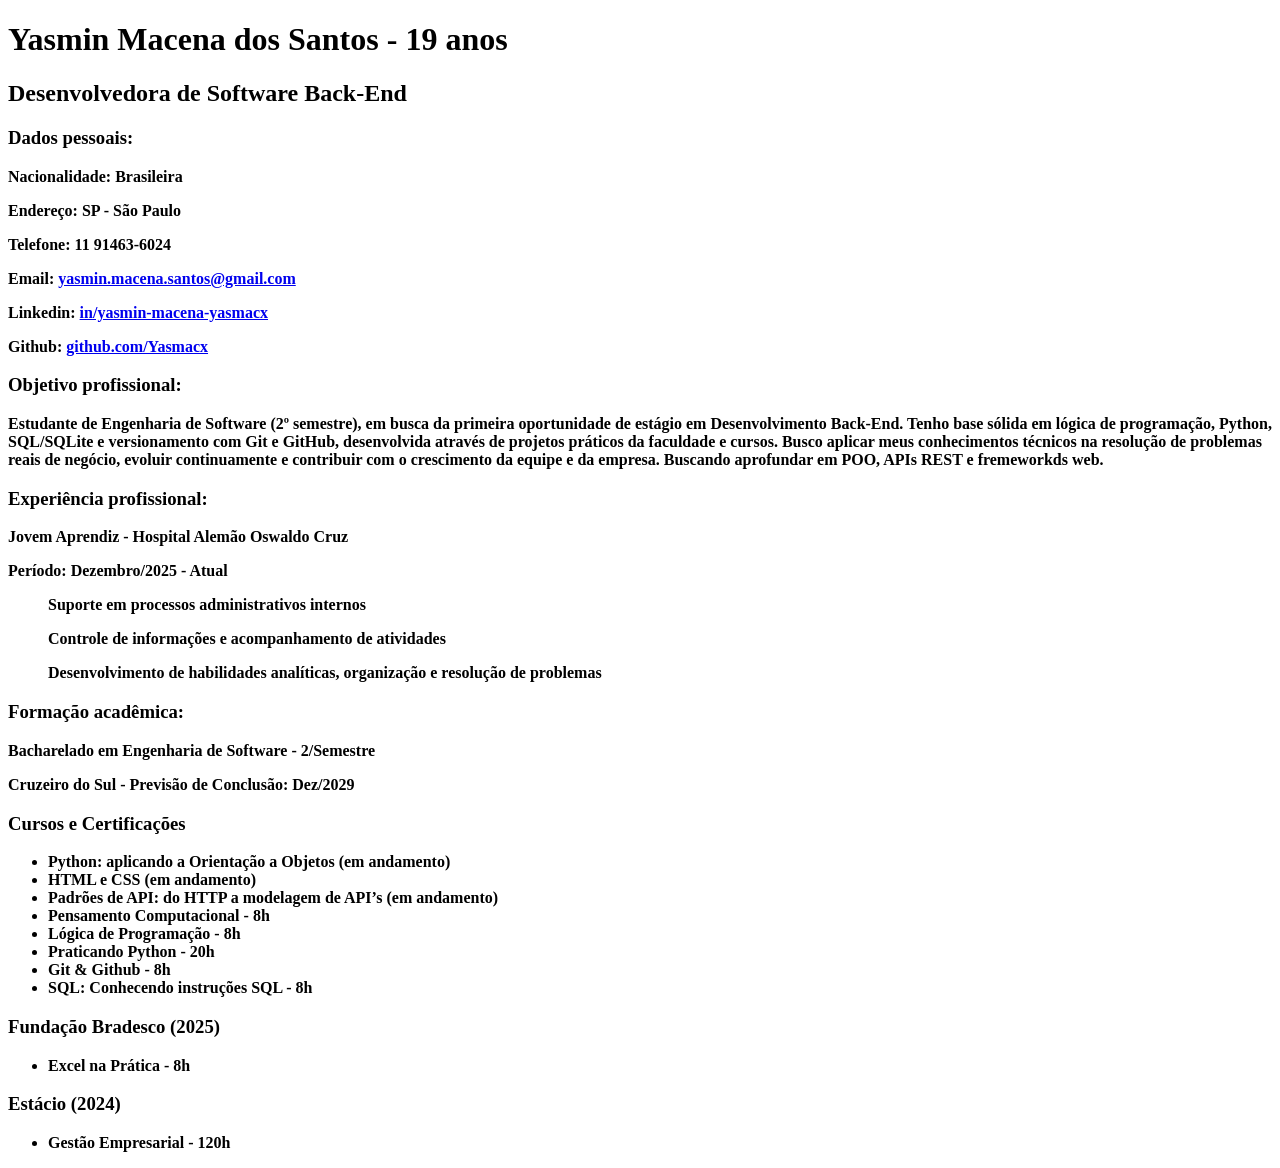
==== curriculo- atividade faculdade/index.html @ e93a317f "fazendo o curriculo" ====
<!DOCTYPE html>
<html lang="pt-br">
<head>
    <meta charset="UTF-8">
    <meta name="viewport" content="width=device-width, initial-scale=1.0">
    <title>Currículo - Yasmin</title>
</head>
<body>
    <h1>Yasmin Macena dos Santos - 19 anos</h1>
    <p><h2>Desenvolvedora de Software Back-End</h2></p>

    <h3><strong>Dados pessoais: </h3>
    <p><strong>Nacionalidade: </strong>Brasileira</p>
    <p><strong>Endereço: </strong>SP - São Paulo</p>
    <p><strong>Telefone: </strong>11 91463-6024</p>
    <p><strong>Email: </strong><a href="mailto:yasmin.macena.santos@gmail.com">yasmin.macena.santos@gmail.com</a></p>
    <p><strong>Linkedin: </strong><a href="https://www.linkedin.com/in/yasmin-macena-yasmacx/" target="_blank" rel="noopener noreferrer">in/yasmin-macena-yasmacx</a></p>
    <p><strong>Github: </strong><a href="https://github.com/Yasmacx" target="_blank" rel="noopener noreferrer">github.com/Yasmacx</a></p>

    <h3><strong>Objetivo profissional: </h3>
    <p>Estudante de Engenharia de Software (2º semestre), em busca da primeira oportunidade de estágio em Desenvolvimento Back-End. Tenho base sólida em lógica de programação, Python, SQL/SQLite e versionamento com Git e GitHub, desenvolvida através de projetos práticos da faculdade e cursos. Busco aplicar meus conhecimentos técnicos na resolução de problemas reais de negócio, evoluir continuamente e contribuir com o crescimento da equipe e da empresa. Buscando aprofundar em POO,  APIs REST e fremeworkds web.</p>

    <h3>Experiência profissional:</h3>
    <p><strong>Jovem Aprendiz - Hospital Alemão Oswaldo Cruz</strong></p>
    <p>Período: Dezembro/2025 - Atual</p>
<ul>
    <p>Suporte em processos administrativos internos</p>
    <p>Controle de informações e acompanhamento de atividades</p>            
    <p>Desenvolvimento de habilidades analíticas, organização e resolução de problemas</p>
</ul>

    <h3>Formação acadêmica:</h3>
    <p>	Bacharelado em Engenharia de Software - 2/Semestre</p>
    <p>	Cruzeiro do Sul - Previsão de Conclusão: Dez/2029</p>

<h3>Cursos e Certificações</h3>
<ul>
  <li>Python: aplicando a Orientação a Objetos (em andamento)</li>
  <li>HTML e CSS (em andamento)</li>
  <li>Padrões de API: do HTTP a modelagem de API’s (em andamento)</li>
  <li>Pensamento Computacional - 8h</li>
  <li>Lógica de Programação - 8h</li>
  <li>Praticando Python - 20h</li>
  <li>Git &amp; Github - 8h</li>
  <li>SQL: Conhecendo instruções SQL - 8h</li>
</ul>

<h3>Fundação Bradesco (2025)</h3>
<ul>
  <li>Excel na Prática - 8h</li>
</ul>

<h3>Estácio (2024)</h3>
<ul>
  <li>Gestão Empresarial - 120h</li>
</ul>
</body>
</html>
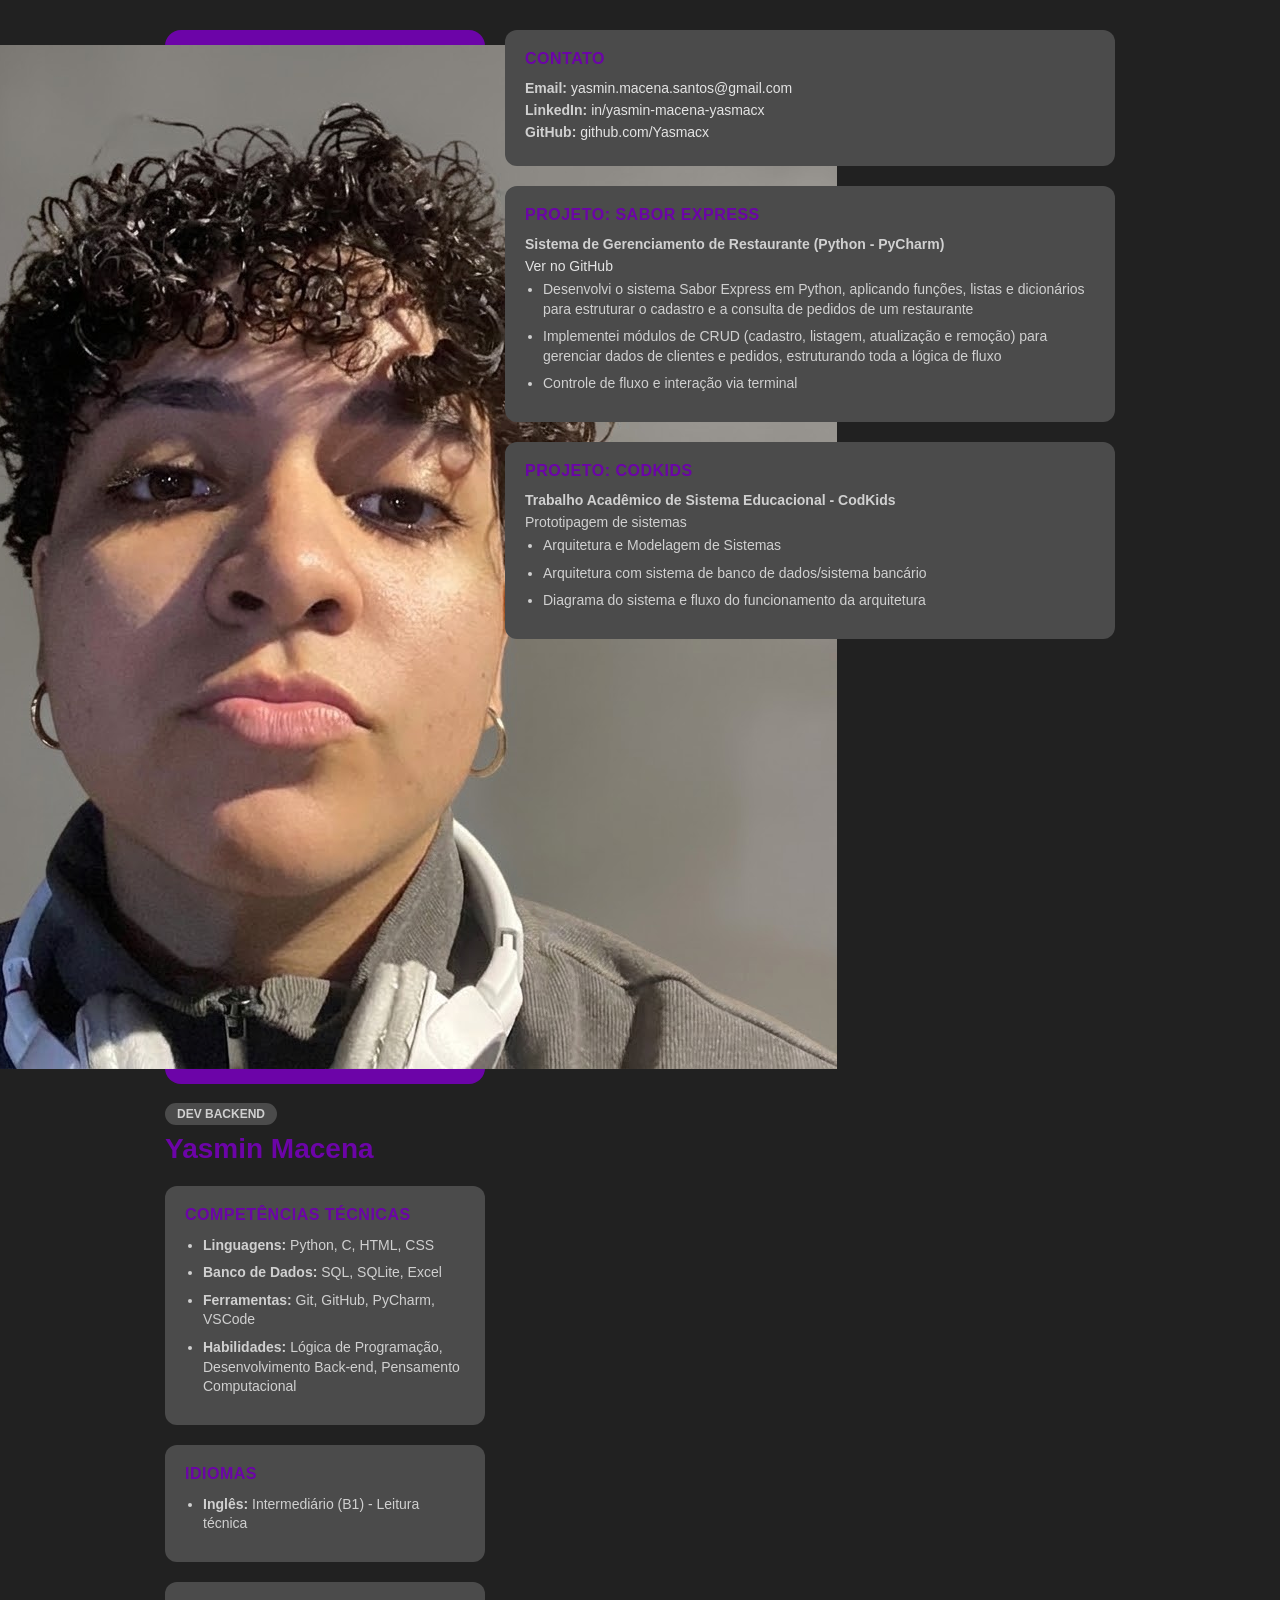
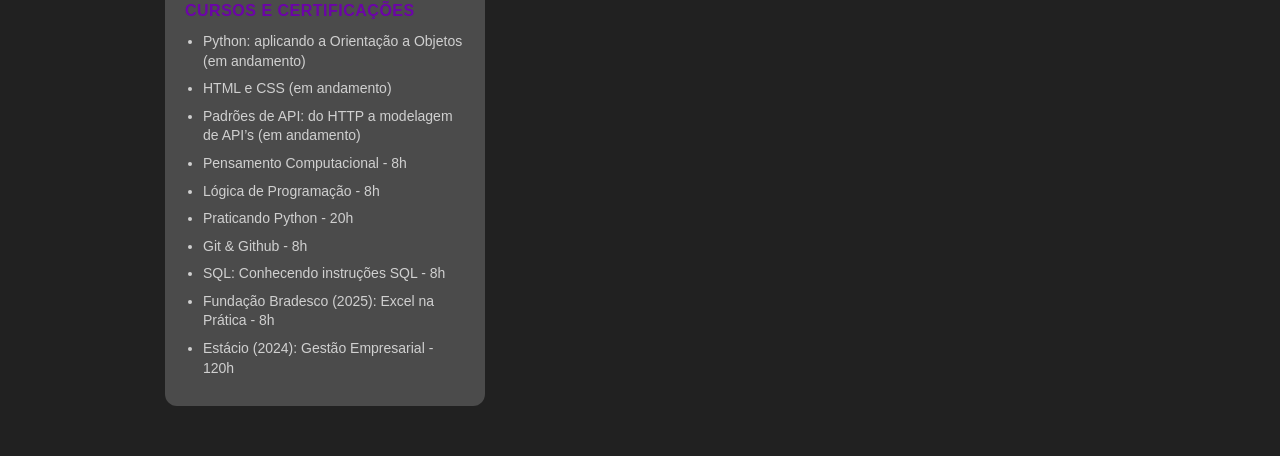
==== commit dc48e9e6: "adicionando estetica do curriculo" ====
--- a/curriculo- atividade faculdade/index.html
+++ b/curriculo- atividade faculdade/index.html
@@ -1,58 +1,96 @@
 <!DOCTYPE html>
-<html lang="pt-br">
+<html lang="pt-BR">
 <head>
-    <meta charset="UTF-8">
-    <meta name="viewport" content="width=device-width, initial-scale=1.0">
-    <title>Currículo - Yasmin</title>
+  <meta charset="UTF-8">
+  <meta name="viewport" content="width=device-width, initial-scale=1.0">
+  <title>Currículo - Yasmin Macena</title>
+  <link rel="stylesheet" href="style.css">
 </head>
 <body>
-    <h1>Yasmin Macena dos Santos - 19 anos</h1>
-    <p><h2>Desenvolvedora de Software Back-End</h2></p>
 
-    <h3><strong>Dados pessoais: </h3>
-    <p><strong>Nacionalidade: </strong>Brasileira</p>
-    <p><strong>Endereço: </strong>SP - São Paulo</p>
-    <p><strong>Telefone: </strong>11 91463-6024</p>
-    <p><strong>Email: </strong><a href="mailto:yasmin.macena.santos@gmail.com">yasmin.macena.santos@gmail.com</a></p>
-    <p><strong>Linkedin: </strong><a href="https://www.linkedin.com/in/yasmin-macena-yasmacx/" target="_blank" rel="noopener noreferrer">in/yasmin-macena-yasmacx</a></p>
-    <p><strong>Github: </strong><a href="https://github.com/Yasmacx" target="_blank" rel="noopener noreferrer">github.com/Yasmacx</a></p>
+  <div class="resume-container">
+    
+    <aside class="sidebar">
+      
+      <!-- Bloco da Foto -->
+      <div class="photo-card">
+        <img src="minha foto.jpeg" alt="Foto de Yasmin Macena" class="foto-perfil">
+      </div>
 
-    <h3><strong>Objetivo profissional: </h3>
-    <p>Estudante de Engenharia de Software (2º semestre), em busca da primeira oportunidade de estágio em Desenvolvimento Back-End. Tenho base sólida em lógica de programação, Python, SQL/SQLite e versionamento com Git e GitHub, desenvolvida através de projetos práticos da faculdade e cursos. Busco aplicar meus conhecimentos técnicos na resolução de problemas reais de negócio, evoluir continuamente e contribuir com o crescimento da equipe e da empresa. Buscando aprofundar em POO,  APIs REST e fremeworkds web.</p>
+      <div class="intro-card">
+        <span class="badge">Dev Backend</span>
+        <h1>Yasmin Macena</h1>
+      </div>
 
-    <h3>Experiência profissional:</h3>
-    <p><strong>Jovem Aprendiz - Hospital Alemão Oswaldo Cruz</strong></p>
-    <p>Período: Dezembro/2025 - Atual</p>
-<ul>
-    <p>Suporte em processos administrativos internos</p>
-    <p>Controle de informações e acompanhamento de atividades</p>            
-    <p>Desenvolvimento de habilidades analíticas, organização e resolução de problemas</p>
-</ul>
+      <div class="card">
+        <h3>Competências Técnicas</h3>
+        <ul>
+          <li><strong>Linguagens:</strong> Python, C, HTML, CSS</li>
+          <li><strong>Banco de Dados:</strong> SQL, SQLite, Excel</li>
+          <li><strong>Ferramentas:</strong> Git, GitHub, PyCharm, VSCode</li>
+          <li><strong>Habilidades:</strong> Lógica de Programação, Desenvolvimento Back-end, Pensamento Computacional</li>
+        </ul>
+      </div>
 
-    <h3>Formação acadêmica:</h3>
-    <p>	Bacharelado em Engenharia de Software - 2/Semestre</p>
-    <p>	Cruzeiro do Sul - Previsão de Conclusão: Dez/2029</p>
+      <div class="card">
+        <h3>Idiomas</h3>
+        <ul>
+          <li><strong>Inglês:</strong> Intermediário (B1) - Leitura técnica</li>
+        </ul>
+      </div>
 
-<h3>Cursos e Certificações</h3>
-<ul>
-  <li>Python: aplicando a Orientação a Objetos (em andamento)</li>
-  <li>HTML e CSS (em andamento)</li>
-  <li>Padrões de API: do HTTP a modelagem de API’s (em andamento)</li>
-  <li>Pensamento Computacional - 8h</li>
-  <li>Lógica de Programação - 8h</li>
-  <li>Praticando Python - 20h</li>
-  <li>Git &amp; Github - 8h</li>
-  <li>SQL: Conhecendo instruções SQL - 8h</li>
-</ul>
+      <div class="card">
+        <h3>Cursos e Certificações</h3>
+        <ul>
+          <li>Python: aplicando a Orientação a Objetos (em andamento)</li>
+          <li>HTML e CSS (em andamento)</li>
+          <li>Padrões de API: do HTTP a modelagem de API’s (em andamento)</li>
+          <li>Pensamento Computacional - 8h</li>
+          <li>Lógica de Programação - 8h</li>
+          <li>Praticando Python - 20h</li>
+          <li>Git &amp; Github - 8h</li>
+          <li>SQL: Conhecendo instruções SQL - 8h</li>
+          <li>Fundação Bradesco (2025): Excel na Prática - 8h</li>
+          <li>Estácio (2024): Gestão Empresarial - 120h</li>
+        </ul>
+      </div>
 
-<h3>Fundação Bradesco (2025)</h3>
-<ul>
-  <li>Excel na Prática - 8h</li>
-</ul>
+    </aside>
 
-<h3>Estácio (2024)</h3>
-<ul>
-  <li>Gestão Empresarial - 120h</li>
-</ul>
+    <main class="main-content">
+
+      <div class="card contact-card">
+        <h3>Contato</h3>
+        <p><strong>Email:</strong> <a href="mailto:yasmin.macena.santos@gmail.com">yasmin.macena.santos@gmail.com</a></p>
+        <p><strong>LinkedIn:</strong> <a href="https://www.linkedin.com/in/yasmin-macena-yasmacx/" target="_blank" rel="noopener noreferrer">in/yasmin-macena-yasmacx</a></p>
+        <p><strong>GitHub:</strong> <a href="https://github.com/Yasmacx" target="_blank" rel="noopener noreferrer">github.com/Yasmacx</a></p>
+      </div>
+
+     <div class="card">
+        <h3>Projeto: Sabor Express</h3>
+        <p><strong>Sistema de Gerenciamento de Restaurante (Python - PyCharm)</strong></p>
+        <p><a href="https://github.com/Yasmacx/Sabor-Express" target="_blank" rel="noopener noreferrer">Ver no GitHub</a></p>
+        <ul>
+          <li>Desenvolvi o sistema Sabor Express em Python, aplicando funções, listas e dicionários para estruturar o cadastro e a consulta de pedidos de um restaurante</li>
+          <li>Implementei módulos de CRUD (cadastro, listagem, atualização e remoção) para gerenciar dados de clientes e pedidos, estruturando toda a lógica de fluxo</li>
+          <li>Controle de fluxo e interação via terminal</li>
+        </ul>
+      </div>
+
+      <div class="card">
+        <h3>Projeto: CodKids</h3>
+        <p><strong>Trabalho Acadêmico de Sistema Educacional - CodKids</strong></p>
+        <p>Prototipagem de sistemas</p>
+        <ul>
+          <li>Arquitetura e Modelagem de Sistemas</li>
+          <li>Arquitetura com sistema de banco de dados/sistema bancário</li>
+          <li>Diagrama do sistema e fluxo do funcionamento da arquitetura</li>
+        </ul>
+      </div>
+
+    </main>
+
+  </div>
+
 </body>
 </html>
--- a/curriculo- atividade faculdade/style.css
+++ b/curriculo- atividade faculdade/style.css
@@ -0,0 +1,120 @@
+/* Resposta Global */
+* {
+  box-sizing: border-box;
+  margin: 0;
+  padding: 0;
+}
+
+body {
+  font-family: 'Segoe UI', Tahoma, Geneva, Verdana, sans-serif;
+  background-color: #212121; 
+  color: #d0d0d0;
+  padding: 30px 15px;
+}
+
+.resume-container {
+  max-width: 950px;
+  margin: 0 auto;
+  display: grid;
+  grid-template-columns: 320px 1fr; 
+  gap: 20px;
+}
+
+.card {
+  background-color: #4b4b4b; /* Cor sólida dos quadros */
+  padding: 20px;
+  border-radius: 12px;
+  margin-bottom: 20px;
+}
+
+.photo-card {
+  background-color: #6c04a8; 
+  border-radius: 16px;
+  padding: 15px;
+  display: flex;
+  justify-content: center;
+  align-items: center;
+  margin-bottom: 20px;
+}
+.profile-pic {
+  width: 130px; 
+  height: 130px; 
+  object-fit: cover; 
+  background-color: #ffffff; 
+  border-radius: 50%; 
+}
+
+.profile-pic {
+  width: 100%;
+  max-width: 200px;
+  height: auto;
+  object-fit: cover;
+  background-color: #4b4b4b; 
+  border-radius: 10px;
+}
+
+/* Apresentação */
+.intro-card {
+  margin-bottom: 20px;
+}
+
+.badge {
+  background-color: #4b4b4b;
+  padding: 4px 12px;
+  border-radius: 20px;
+  font-size: 12px;
+  font-weight: bold;
+  text-transform: uppercase;
+}
+
+.intro-card h1 {
+  font-size: 28px;
+  margin-top: 10px;
+  color: #6c04a8;
+  line-height: 1.2;
+}
+
+h3 {
+  font-size: 16px;
+  text-transform: uppercase;
+  margin-bottom: 12px;
+  color: #6c04a8;
+  letter-spacing: 0.5px;
+}
+
+ul {
+  padding-left: 18px;
+}
+
+li {
+  font-size: 14px;
+  margin-bottom: 8px;
+  line-height: 1.4;
+}
+
+p {
+  font-size: 14px;
+  margin-bottom: 6px;
+}
+
+.date {
+  font-size: 12px;
+  color: #6c04a8;
+  margin-bottom: 10px;
+}
+
+a {
+  color: #e4e4e4;
+  text-decoration: none;
+  word-break: break-all;
+}
+
+a:hover {
+  text-decoration: underline;
+}
+
+@media (max-width: 768px) {
+  .resume-container {
+    grid-template-columns: 1fr;
+  }
+}
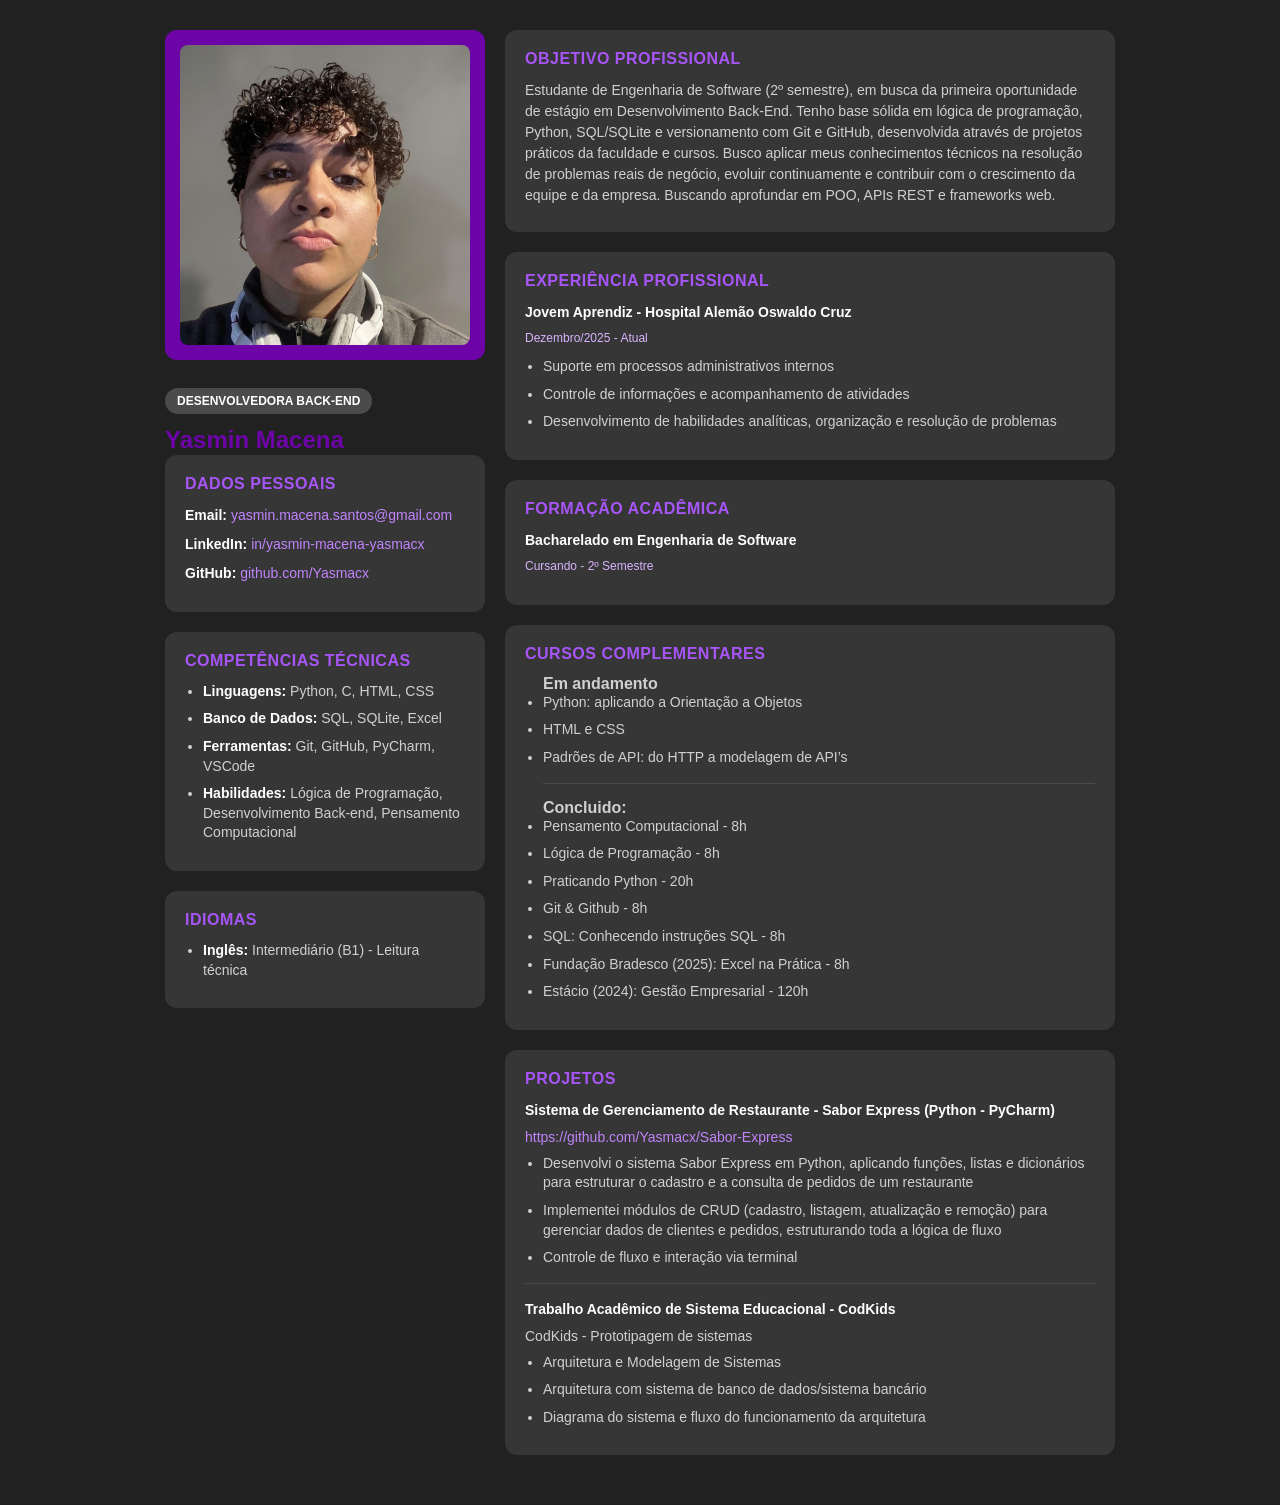
==== commit a260a929: "melhorando css" ====
--- a/curriculo- atividade faculdade/index.html
+++ b/curriculo- atividade faculdade/index.html
@@ -10,18 +10,30 @@
 
   <div class="resume-container">
     
+    <!-- COLUNA DA ESQUERDA -->
     <aside class="sidebar">
       
-      <!-- Bloco da Foto -->
+      <!-- 1. Foto / Apresentação -->
       <div class="photo-card">
-        <img src="minha foto.jpeg" alt="Foto de Yasmin Macena" class="foto-perfil">
+        <img src="minha foto.jpeg" alt="Foto de Yasmin Macena" class="profile-pic">
       </div>
 
-      <div class="intro-card">
-        <span class="badge">Dev Backend</span>
+        <span class="badge">Desenvolvedora Back-End</span>
         <h1>Yasmin Macena</h1>
+
+      <!-- 1. Dados pessoais -->
+      <div class="card">
+        <h3>Dados Pessoais</h3>
+
+
+        <div class="contact-info">
+          <p><strong>Email:</strong> <a href="mailto:yasmin.macena.santos@gmail.com">yasmin.macena.santos@gmail.com</a></p>
+          <p><strong>LinkedIn:</strong> <a href="https://www.linkedin.com/in/yasmin-macena-yasmacx/" target="_blank" rel="noopener noreferrer">in/yasmin-macena-yasmacx</a></p>
+          <p><strong>GitHub:</strong> <a href="https://github.com/Yasmacx" target="_blank" rel="noopener noreferrer">github.com/Yasmacx</a></p>
+        </div>
       </div>
 
+      <!-- 7. Competências Técnicas -->
       <div class="card">
         <h3>Competências Técnicas</h3>
         <ul>
@@ -32,6 +44,7 @@
         </ul>
       </div>
 
+      <!-- 8. Idiomas -->
       <div class="card">
         <h3>Idiomas</h3>
         <ul>
@@ -39,12 +52,48 @@
         </ul>
       </div>
 
+    </aside>
+
+    <!-- COLUNA DA DIREITA -->
+    <main class="main-content">
+
+      <!-- 2. Objetivo profissional -->
       <div class="card">
-        <h3>Cursos e Certificações</h3>
+        <h3>Objetivo Profissional</h3>
+        <p>Estudante de Engenharia de Software (2º semestre), em busca da primeira oportunidade de estágio em Desenvolvimento Back-End. Tenho base sólida em lógica de programação, Python, SQL/SQLite e versionamento com Git e GitHub, desenvolvida através de projetos práticos da faculdade e cursos. Busco aplicar meus conhecimentos técnicos na resolução de problemas reais de negócio, evoluir continuamente e contribuir com o crescimento da equipe e da empresa. Buscando aprofundar em POO, APIs REST e frameworks web.</p>
+      </div>
+
+      <!-- 3. Experiência profissional -->
+      <div class="card">
+        <h3>Experiência Profissional</h3>
+        <p><strong>Jovem Aprendiz - Hospital Alemão Oswaldo Cruz</strong></p>
+        <p class="date">Dezembro/2025 - Atual</p>
         <ul>
-          <li>Python: aplicando a Orientação a Objetos (em andamento)</li>
-          <li>HTML e CSS (em andamento)</li>
-          <li>Padrões de API: do HTTP a modelagem de API’s (em andamento)</li>
+          <li>Suporte em processos administrativos internos</li>
+          <li>Controle de informações e acompanhamento de atividades</li> 
+          <li>Desenvolvimento de habilidades analíticas, organização e resolução de problemas</li>
+        </ul>
+      </div>
+
+      <!-- 4. Formação acadêmica -->
+      <div class="card">
+        <h3>Formação Acadêmica</h3>
+        <p><strong>Bacharelado em Engenharia de Software</strong></p>
+        <p class="date">Cursando - 2º Semestre</p>
+      </div>
+
+      <!-- 5. Cursos Complementares -->
+      <div class="card">
+        <h3>Cursos Complementares</h3>
+        <ul>
+        <h4>Em andamento</h4>
+          <li>Python: aplicando a Orientação a Objetos </li>
+          <li>HTML e CSS </li>
+          <li>Padrões de API: do HTTP a modelagem de API’s </li>
+
+        <hr class="separator">
+
+        <h4>Concluido: </h4>
           <li>Pensamento Computacional - 8h</li>
           <li>Lógica de Programação - 8h</li>
           <li>Praticando Python - 20h</li>
@@ -55,37 +104,31 @@
         </ul>
       </div>
 
-    </aside>
+      <!-- 6. Projetos -->
+      <div class="card">
+        <h3>Projetos</h3>
+        
+        <div class="project-item">
+          <p><strong>Sistema de Gerenciamento de Restaurante - Sabor Express (Python - PyCharm)</strong></p>
+          <p><a href="https://github.com/Yasmacx/Sabor-Express" target="_blank" rel="noopener noreferrer">https://github.com/Yasmacx/Sabor-Express</a></p>
+          <ul>
+            <li>Desenvolvi o sistema Sabor Express em Python, aplicando funções, listas e dicionários para estruturar o cadastro e a consulta de pedidos de um restaurante</li>
+            <li>Implementei módulos de CRUD (cadastro, listagem, atualização e remoção) para gerenciar dados de clientes e pedidos, estruturando toda a lógica de fluxo</li>
+            <li>Controle de fluxo e interação via terminal</li>
+          </ul>
+        </div>
 
-    <main class="main-content">
+        <hr class="separator">
 
-      <div class="card contact-card">
-        <h3>Contato</h3>
-        <p><strong>Email:</strong> <a href="mailto:yasmin.macena.santos@gmail.com">yasmin.macena.santos@gmail.com</a></p>
-        <p><strong>LinkedIn:</strong> <a href="https://www.linkedin.com/in/yasmin-macena-yasmacx/" target="_blank" rel="noopener noreferrer">in/yasmin-macena-yasmacx</a></p>
-        <p><strong>GitHub:</strong> <a href="https://github.com/Yasmacx" target="_blank" rel="noopener noreferrer">github.com/Yasmacx</a></p>
-      </div>
-
-     <div class="card">
-        <h3>Projeto: Sabor Express</h3>
-        <p><strong>Sistema de Gerenciamento de Restaurante (Python - PyCharm)</strong></p>
-        <p><a href="https://github.com/Yasmacx/Sabor-Express" target="_blank" rel="noopener noreferrer">Ver no GitHub</a></p>
-        <ul>
-          <li>Desenvolvi o sistema Sabor Express em Python, aplicando funções, listas e dicionários para estruturar o cadastro e a consulta de pedidos de um restaurante</li>
-          <li>Implementei módulos de CRUD (cadastro, listagem, atualização e remoção) para gerenciar dados de clientes e pedidos, estruturando toda a lógica de fluxo</li>
-          <li>Controle de fluxo e interação via terminal</li>
-        </ul>
-      </div>
-
-      <div class="card">
-        <h3>Projeto: CodKids</h3>
-        <p><strong>Trabalho Acadêmico de Sistema Educacional - CodKids</strong></p>
-        <p>Prototipagem de sistemas</p>
-        <ul>
-          <li>Arquitetura e Modelagem de Sistemas</li>
-          <li>Arquitetura com sistema de banco de dados/sistema bancário</li>
-          <li>Diagrama do sistema e fluxo do funcionamento da arquitetura</li>
-        </ul>
+        <div class="project-item">
+          <p><strong>Trabalho Acadêmico de Sistema Educacional - CodKids</strong></p>
+          <p>CodKids - Prototipagem de sistemas</p>
+          <ul>
+            <li>Arquitetura e Modelagem de Sistemas</li>
+            <li>Arquitetura com sistema de banco de dados/sistema bancário</li>
+            <li>Diagrama do sistema e fluxo do funcionamento da arquitetura</li>
+          </ul>
+        </div>
       </div>
 
     </main>
--- a/curriculo- atividade faculdade/style.css
+++ b/curriculo- atividade faculdade/style.css
@@ -18,58 +18,55 @@
   display: grid;
   grid-template-columns: 320px 1fr; 
   gap: 20px;
+  align-items: start; /* Alinha o topo das duas colunas */
 }
 
 .card {
-  background-color: #4b4b4b; /* Cor sólida dos quadros */
+  background-color: #363636; /* Cor sólida dos quadros */
   padding: 20px;
   border-radius: 12px;
   margin-bottom: 20px;
+  width: 100%;
 }
 
+/* QUADRO DA FOTO */
 .photo-card {
   background-color: #6c04a8; 
-  border-radius: 16px;
+  border-radius: 12px;
   padding: 15px;
   display: flex;
   justify-content: center;
   align-items: center;
   margin-bottom: 20px;
+  width: 100%;
 }
+
+/* FOTO - Ajustada para caber na coluna de 320px sem quebrar */
 .profile-pic {
-  width: 130px; 
-  height: 130px; 
+  width: 100%;
+  max-width: 300px; 
+  height: 300px; 
   object-fit: cover; 
   background-color: #ffffff; 
-  border-radius: 50%; 
-}
-
-.profile-pic {
-  width: 100%;
-  max-width: 200px;
-  height: auto;
-  object-fit: cover;
-  background-color: #4b4b4b; 
-  border-radius: 10px;
+  border-radius: 8px;
 }
 
 /* Apresentação */
-.intro-card {
-  margin-bottom: 20px;
-}
-
 .badge {
   background-color: #4b4b4b;
-  padding: 4px 12px;
+  color: #ffffff;
+  padding: 6px 12px;
   border-radius: 20px;
   font-size: 12px;
   font-weight: bold;
   text-transform: uppercase;
+  display: inline-block;
+  margin-top: 8px;
+  margin-bottom: 12px;
 }
 
-.intro-card h1 {
-  font-size: 28px;
-  margin-top: 10px;
+h1 {
+  font-size: 24px;
   color: #6c04a8;
   line-height: 1.2;
 }
@@ -78,8 +75,12 @@
   font-size: 16px;
   text-transform: uppercase;
   margin-bottom: 12px;
-  color: #6c04a8;
+  color: #a855f7;
   letter-spacing: 0.5px;
+}
+
+.contact-info p {
+  margin-bottom: 8px;
 }
 
 ul {
@@ -95,22 +96,35 @@
 p {
   font-size: 14px;
   margin-bottom: 6px;
+  line-height: 1.5;
+}
+
+strong {
+  color: #ffffff;
 }
 
 .date {
   font-size: 12px;
-  color: #6c04a8;
+  color: #d8b4fe;
   margin-bottom: 10px;
 }
 
 a {
-  color: #e4e4e4;
+  color: #c084fc;
   text-decoration: none;
   word-break: break-all;
 }
 
 a:hover {
   text-decoration: underline;
+  color: #e9d5ff;
+}
+
+.separator {
+  border: 0;
+  height: 1px;
+  background-color: #4b4b4b;
+  margin: 15px 0;
 }
 
 @media (max-width: 768px) {
